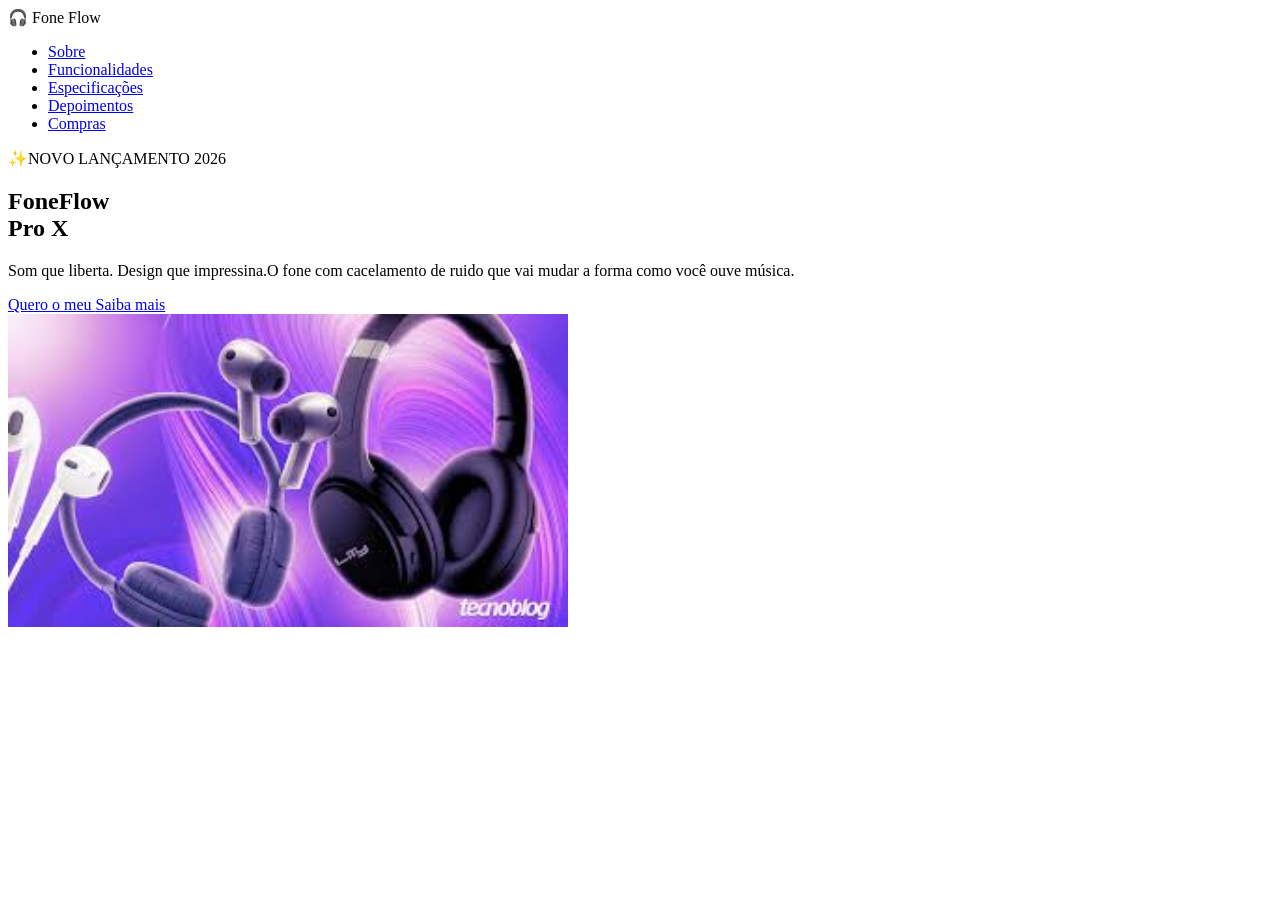
==== index.html @ 226f5a30 "comite inicial" ====
<!DOCTYPE html>
<html>
    <head>
        <title> Fone Flow </title>
    </head>
    <body>
        <header>
            <nav>
                <span>🎧 Fone Flow</span>
                <!--- lista desordenada-->
                <ul>
                    <li>
                        <a href="#Sobre">Sobre</a>
                    </li>
                    <li>
                        <a href="#Funcionalidades">Funcionalidades</a>
                    </li>
                    <li>
                        <a href="#especificacoes">Especificações</a>
                    </li>
                    <li>
                        <a href="#depoimentos">Depoimentos</a>
                    </li>
                    <li>
                        <a href="#compras">Compras</a>
                    </li>
                </ul>
            </nav>
        </header>
        <section>
            <div>
                <div>
                    <div>
                        <span>✨NOVO LANÇAMENTO 2026</span>
                        <h1>
                            FoneFlow <br/>
                            <span>Pro X</span>
                        </h1>
                        <P> Som que liberta. Design que impressina.O fone com cacelamento de ruido que vai mudar a forma como você ouve música.</P>
                        <div>
                            <a href="#comprar">Quero o meu </a>
                            <a href="funcionalidades">Saiba mais</a>
                        </div>
                    </div>
                    <div>
                        <img 
                        src="[data-uri]" 
                        alt=""
                        width="560"/>
                    </div>
                </div>
            </div>
        </section>

    </body>
</html>
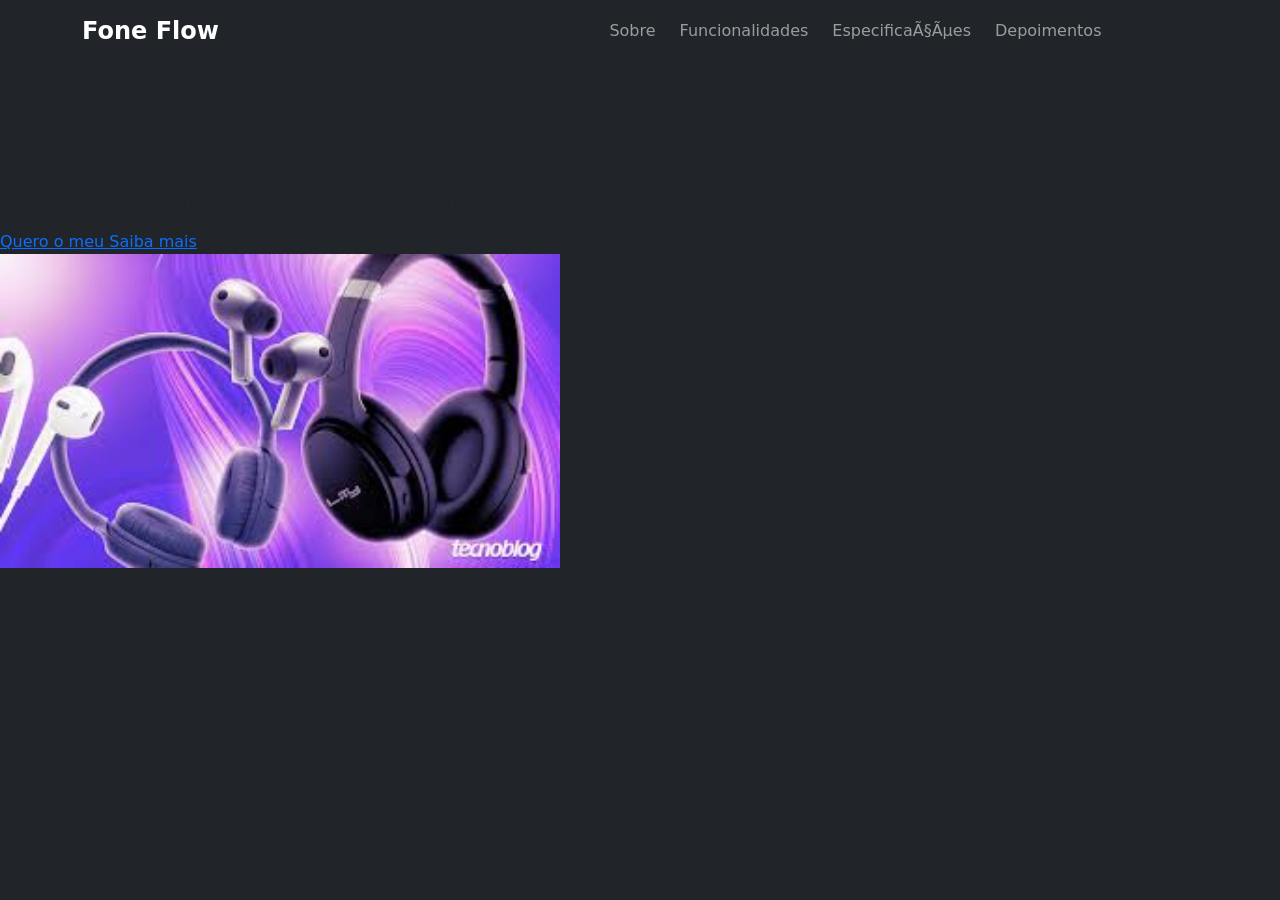
==== commit f6abcf21: "Add files via upload" ====
--- a/index.html
+++ b/index.html
@@ -2,32 +2,37 @@
 <html>
     <head>
         <title> Fone Flow </title>
+        <link href="https://cdn.jsdelivr.net/npm/bootstrap@5.3.8/dist/css/bootstrap.min.css" rel="stylesheet" integrity="sha384-sRIl4kxILFvY47J16cr9ZwB07vP4J8+LH7qKQnuqkuIAvNWLzeN8tE5YBujZqJLB" crossorigin="anonymous">
     </head>
-    <body>
+    <body class="bg-dark">
         <header>
-            <nav>
-                <span>🎧 Fone Flow</span>
-                <!--- lista desordenada-->
-                <ul>
-                    <li>
-                        <a href="#Sobre">Sobre</a>
-                    </li>
-                    <li>
-                        <a href="#Funcionalidades">Funcionalidades</a>
-                    </li>
-                    <li>
-                        <a href="#especificacoes">Especificações</a>
-                    </li>
-                    <li>
-                        <a href="#depoimentos">Depoimentos</a>
-                    </li>
-                    <li>
-                        <a href="#compras">Compras</a>
-                    </li>
-                </ul>
-            </nav>
+            <nav class="navbar navbar-expand-lg navbar-dark">
+                <div class="container">
+                    <a href="#"class="navbar-brand fw-bold fs-4">Fone Flow</a>
+                    <!--- lista desordenada-->
+                    <div class="collapse navbar-collapse"id="menuNav">
+                        <ul class="navbar-nav ms-auto gap-2">
+                            <li class="nav-item">
+                                <a class="nav-link" href="#Sobre">Sobre</a>
+                            </li>
+                            <li class="nav-item">
+                                <a class="nav-link" href="#Funcionalidades">Funcionalidades</a>
+                            </li>
+                            <li class="nav-item">
+                                <a class="nav-link" href="#especificacoes">Especificações</a>
+                            </li>
+                            <li class="nav-item">
+                                <a class="nav-link" href="#depoimentos">Depoimentos</a>
+                            </li>
+                            <li class="nav-item">
+                                <a class="btn btn-cta btn-sm" href="#compras">Compras</a>
+                            </li>
+                        </ul>
+                    </div>
+                </div>
+                </nav>
         </header>
-        <section>
+        <section id="hero" class="d-flex alingn-items-center">
             <div>
                 <div>
                     <div>
@@ -36,7 +41,7 @@
                             FoneFlow <br/>
                             <span>Pro X</span>
                         </h1>
-                        <P> Som que liberta. Design que impressina.O fone com cacelamento de ruido que vai mudar a forma como você ouve música.</P>
+                        <P> Som que liberta. Design que impressina. O fone com cancelamento de ruido que vai mudar a forma como você ouve música.</P>
                         <div>
                             <a href="#comprar">Quero o meu </a>
                             <a href="funcionalidades">Saiba mais</a>
@@ -51,6 +56,44 @@
                 </div>
             </div>
         </section>
+        <SEction id="sobre">
+            <div>
+                <div>
+                    <div>
+                        <img src="https://th.bing.com/th?q=Fone+De+Ouvido+Fundo+Preto&w=120&h=120&c=1&rs=1&qlt=70&o=7&cb=1&pid=InlineBlock&rm=3&mkt=pt-BR&cc=BR&setlang=pt-br&adlt=moderate&t=1&mw=247"
+                         alt="">
+                    </div>
+                    <div>
+                        <span>Sobre o produto</span>
+                        <h2>O que e o FoneFlow Pro X?</h2>
+                        <P>
+                           Lorem ipsum, dolor sit amet consectetur adipisicing elit. Iure pariatur at error minus excepturi, 
+                           aut, esse labore earum nemo odio doloremque nobis ipsa dicta vitae id, dignissimos obcaecati culpa non.
+                        </P>
+                        <P>
+                            Lorem ipsum dolor sit amet consectetur, adipisicing elit. Veniam sequi delectus perspiciatis
+                             corrupti atque fuga dolorum voluptates explicabo, illo iusto maxime dignissimos autem vel dolore quis architecto porro eligendi exercitationem?
+                        </P>
+                        <div>
+                            <div>
+                                <span>40h</span>
+                                <small>de bateria</small>
+                            </div>
+                            <div>
+                                <span>35dB</span>
+                                <small>redução de ruido</small>
+                            </div>
+                            <div>
+                                <span>255g</span>
+                                <small>peso leve</small>
+                            </div>
+                        </div>
 
+                    </div>
+                </div>
+            </div>
+        </SEction>
+    <script src="https://cdn.jsdelivr.net/npm/bootstrap@5.3.8/dist/js/bootstrap.bundle.min.js" 
+    integrity="sha384-FKyoEForCGlyvwx9Hj09JcYn3nv7wiPVlz7YYwJrWVcXK/BmnVDxM+D2scQbITxI" crossorigin="anonymous"></script>
     </body>
 </html>
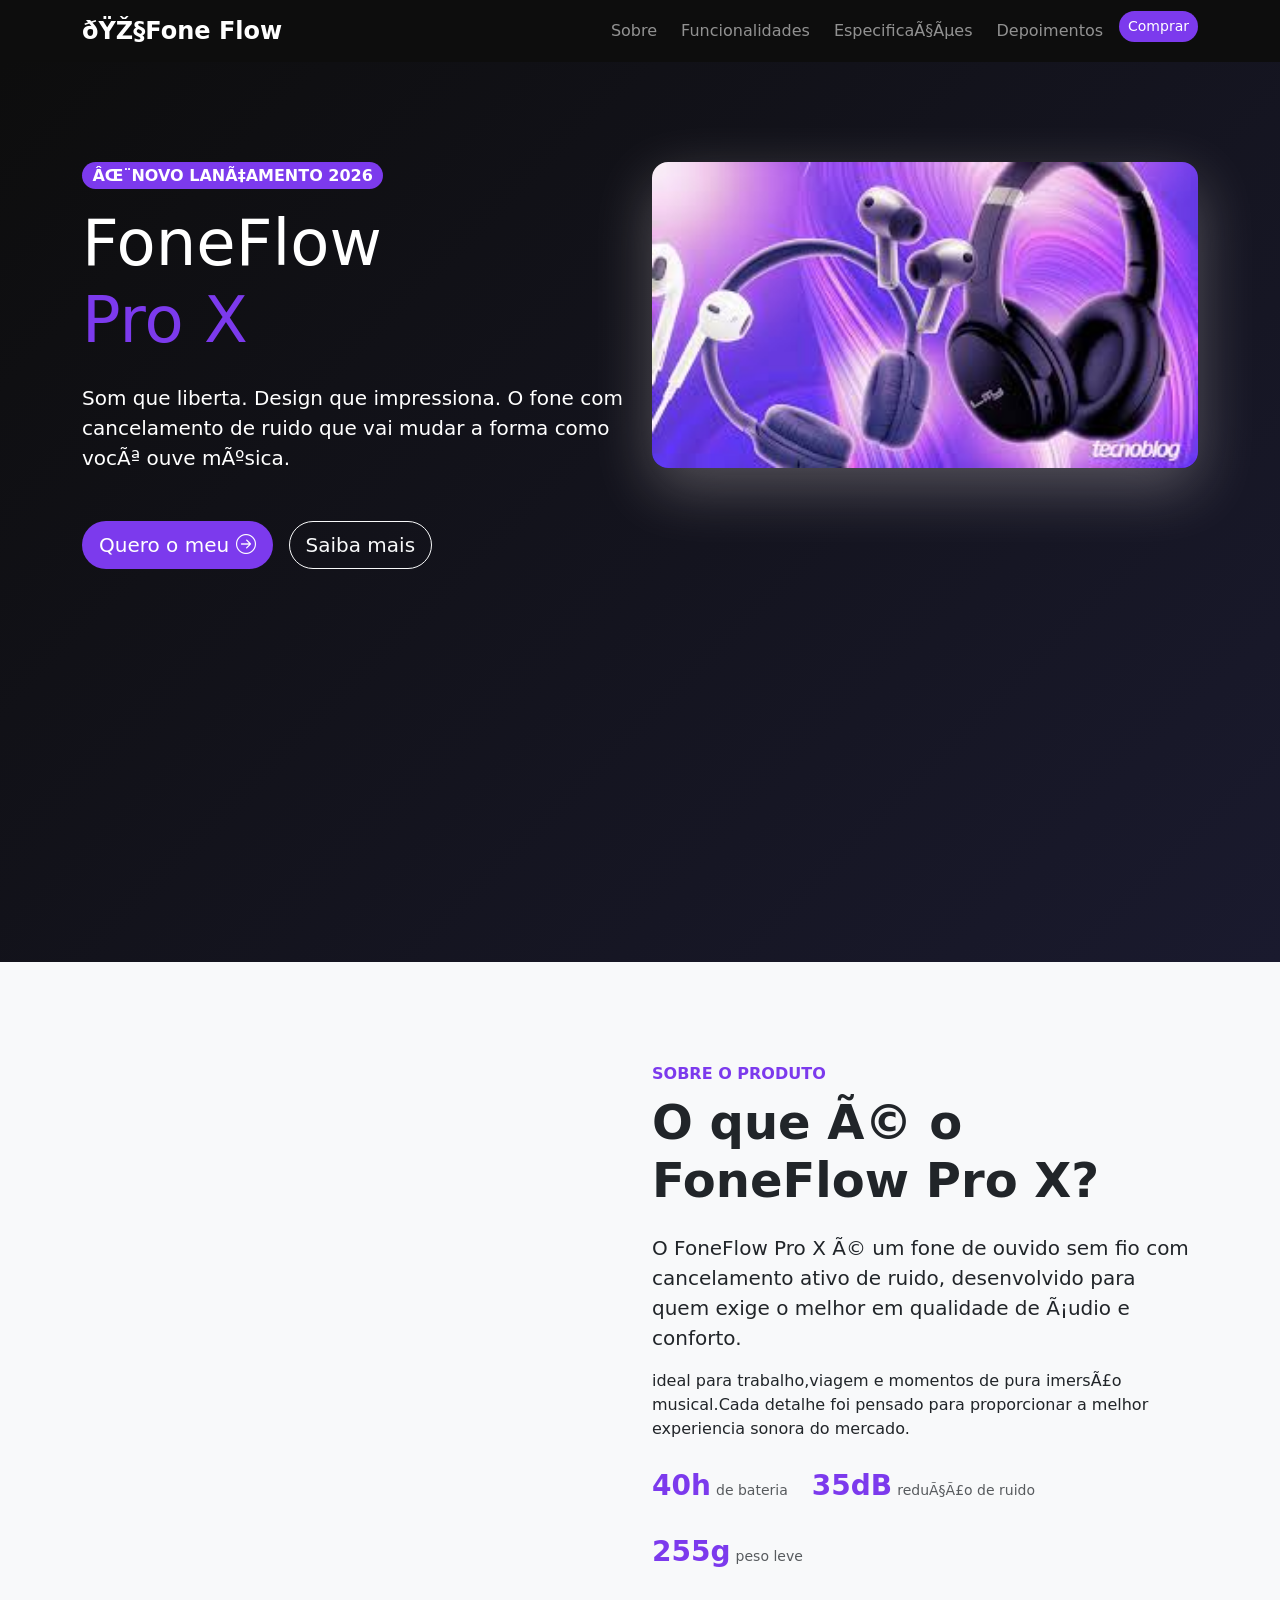
==== commit c14e9941: "aula 06 04 26" ====
--- a/index.html
+++ b/index.html
@@ -2,13 +2,15 @@
 <html>
     <head>
         <title> Fone Flow </title>
+        <link href="style.css" rel="stylesheet" />
         <link href="https://cdn.jsdelivr.net/npm/bootstrap@5.3.8/dist/css/bootstrap.min.css" rel="stylesheet" integrity="sha384-sRIl4kxILFvY47J16cr9ZwB07vP4J8+LH7qKQnuqkuIAvNWLzeN8tE5YBujZqJLB" crossorigin="anonymous">
+        <link rel="stylesheet" href="https://cdn.jsdelivr.net/npm/bootstrap-icons@1.13.1/font/bootstrap-icons.min.css">
     </head>
-    <body class="bg-dark">
+    <body>
         <header>
             <nav class="navbar navbar-expand-lg navbar-dark">
                 <div class="container">
-                    <a href="#"class="navbar-brand fw-bold fs-4">Fone Flow</a>
+                    <a href="#"class="navbar-brand fw-bold fs-4">🎧Fone Flow</a>
                     <!--- lista desordenada-->
                     <div class="collapse navbar-collapse"id="menuNav">
                         <ul class="navbar-nav ms-auto gap-2">
@@ -25,7 +27,7 @@
                                 <a class="nav-link" href="#depoimentos">Depoimentos</a>
                             </li>
                             <li class="nav-item">
-                                <a class="btn btn-cta btn-sm" href="#compras">Compras</a>
+                                <a class="btn btn-cta btn-sm comprar" href="#compras">Comprar</a>
                             </li>
                         </ul>
                     </div>
@@ -33,22 +35,23 @@
                 </nav>
         </header>
         <section id="hero" class="d-flex alingn-items-center">
-            <div>
-                <div>
-                    <div>
-                        <span>✨NOVO LANÇAMENTO 2026</span>
-                        <h1>
+            <div class="container">
+                <div class="row alingn-items-center gy-5">
+                    <div class="col-lg-6 text-center text-lg-start">
+                        <span class="badge badge-lancamento mb-3 text-uppercase fw-bold">✨NOVO LANÇAMENTO 2026</span>
+                        <h1 class="display-3 fw-black mb-4 hero-titulo">
                             FoneFlow <br/>
-                            <span>Pro X</span>
+                            <span class="hero-titulo-destaque">Pro X</span>
                         </h1>
-                        <P> Som que liberta. Design que impressina. O fone com cancelamento de ruido que vai mudar a forma como você ouve música.</P>
-                        <div>
-                            <a href="#comprar">Quero o meu </a>
-                            <a href="funcionalidades">Saiba mais</a>
+                        <P class="lead mb-5 hero-subtitulo"> 
+                            Som que liberta. Design que impressiona. O fone com cancelamento de ruido que vai mudar a forma como você ouve música.</P>
+                        <div class="d-flex gap-3 justify-content-center justify-content-lg-start flex-wrap">
+                            <a href="#comprar" class="btn btn-cta btn-lg btn-quero-meu">Quero o meu <i class="bi bi-arrow-right-circle"></i> </a>
+                            <a href="funcionalidades" class="btn btn-outline-light btn-lg btn-outline-hero">Saiba mais</a>
                         </div>
                     </div>
-                    <div>
-                        <img 
+                    <div class="col-6 text-center">
+                        <img class="img-fluid product-img"
                         src="[data-uri]" 
                         alt=""
                         width="560"/>
@@ -57,35 +60,36 @@
             </div>
         </section>
         <SEction id="sobre">
-            <div>
-                <div>
-                    <div>
-                        <img src="https://th.bing.com/th?q=Fone+De+Ouvido+Fundo+Preto&w=120&h=120&c=1&rs=1&qlt=70&o=7&cb=1&pid=InlineBlock&rm=3&mkt=pt-BR&cc=BR&setlang=pt-br&adlt=moderate&t=1&mw=247"
-                         alt="">
+            <div class="container">
+                <div class="row alingn-items-center gy-5">
+                    <div class="col-lg-6 text-center">
+                        <img class="img-fluid product-img"
+                        src="https://b2bleonorashop.vtexassets.com/arquivos/ids/161693/71814---Produto.png?v=638199495191800000"
+                         alt="" width="400px">
                     </div>
-                    <div>
-                        <span>Sobre o produto</span>
-                        <h2>O que e o FoneFlow Pro X?</h2>
-                        <P>
-                           Lorem ipsum, dolor sit amet consectetur adipisicing elit. Iure pariatur at error minus excepturi, 
-                           aut, esse labore earum nemo odio doloremque nobis ipsa dicta vitae id, dignissimos obcaecati culpa non.
+                    <div class="col-lg-6">
+                        <span class="text-uppercase fw-bold secao-label">Sobre o produto</span>
+                        <h2 class="display-5 fw-bold mt-2 mb-4">O que é o FoneFlow Pro X?</h2>
+                        <P class="lead tex-muted">
+                           O FoneFlow Pro X é um fone de ouvido sem fio com cancelamento ativo de ruido,
+                           desenvolvido para quem exige o melhor em qualidade de áudio e conforto.
                         </P>
-                        <P>
-                            Lorem ipsum dolor sit amet consectetur, adipisicing elit. Veniam sequi delectus perspiciatis
-                             corrupti atque fuga dolorum voluptates explicabo, illo iusto maxime dignissimos autem vel dolore quis architecto porro eligendi exercitationem?
+                        <P class="tex-muted">
+                            ideal para trabalho,viagem e momentos de pura imersão musical.Cada detalhe foi pensado para 
+                            proporcionar a melhor experiencia sonora do mercado.
                         </P>
-                        <div>
-                            <div>
-                                <span>40h</span>
-                                <small>de bateria</small>
+                        <div class="d-flex gap-4 mt-4 flex-wrap">
+                            <div class="text-center">
+                                <span class="fw-bold fs-3 stat-valor">40h</span>
+                                <small class="text-muted">de bateria</small>
                             </div>
-                            <div>
-                                <span>35dB</span>
-                                <small>redução de ruido</small>
+                            <div class="text-center">
+                                <span class="fw-bold fs-3 stat-valor">35dB</span>
+                                <small class="text-muted">redução de ruido</small>
                             </div>
-                            <div>
-                                <span>255g</span>
-                                <small>peso leve</small>
+                            <div class="text-center">
+                                <span class="fw-bold fs-3 stat-valor">255g</span>
+                                <small class="text-muted">peso leve</small>
                             </div>
                         </div>
 
--- a/style.css
+++ b/style.css
@@ -0,0 +1,62 @@
+:root {
+    --cor-primaria: #7c3aed;
+    --cor-fundo-escuro: #0d0d0d;
+    --cor-fundo-medio: #1a1a2e;
+    --cor-fundo-claro: #f8f9fa;
+}
+
+html {
+    scroll-behavior: smooth;
+}
+
+section {
+    padding: 100px 0;
+}
+
+.navbar {
+    background-color: var(--cor-fundo-escuro);
+}
+#hero {
+    background: linear-gradient(135deg, var(--cor-fundo-escuro),50%, var(--cor-fundo-medio));
+    min-height: 100vh;
+    color: #fff;
+}
+.badge-lancamento {
+    background-color: var(--cor-primaria);
+    font-size: 1rem !important;
+    padding: 0.5rem 1rem;
+    border-radius: 50px !important;
+}
+
+.hero-titulo-destaque{
+ color: var(--cor-primaria)
+}
+.product-img{
+    border-radius: 1rem;
+    box-shadow: 0 20px 60px rgba(235, 225, 225, 0.3);
+}
+.btn-outline-hero {
+    border-radius: 50px !important;
+}
+.comprar {
+    background-color: var(--cor-primaria) !important;
+    border-radius: 50px !important;
+    color: #fff !important;
+}
+.btn-quero-meu {
+    background-color: var(--cor-primaria) !important;
+    border-radius: 50px !important;
+    color: #fff !important;
+}
+
+#sobre {
+    background-color: var(--cor-fundo-claro);
+}
+.secao-label{
+    color: var(--cor-primaria);
+    font-size: 1rem;
+}
+
+.stat-valor {
+    color: var(--cor-primaria);
+}
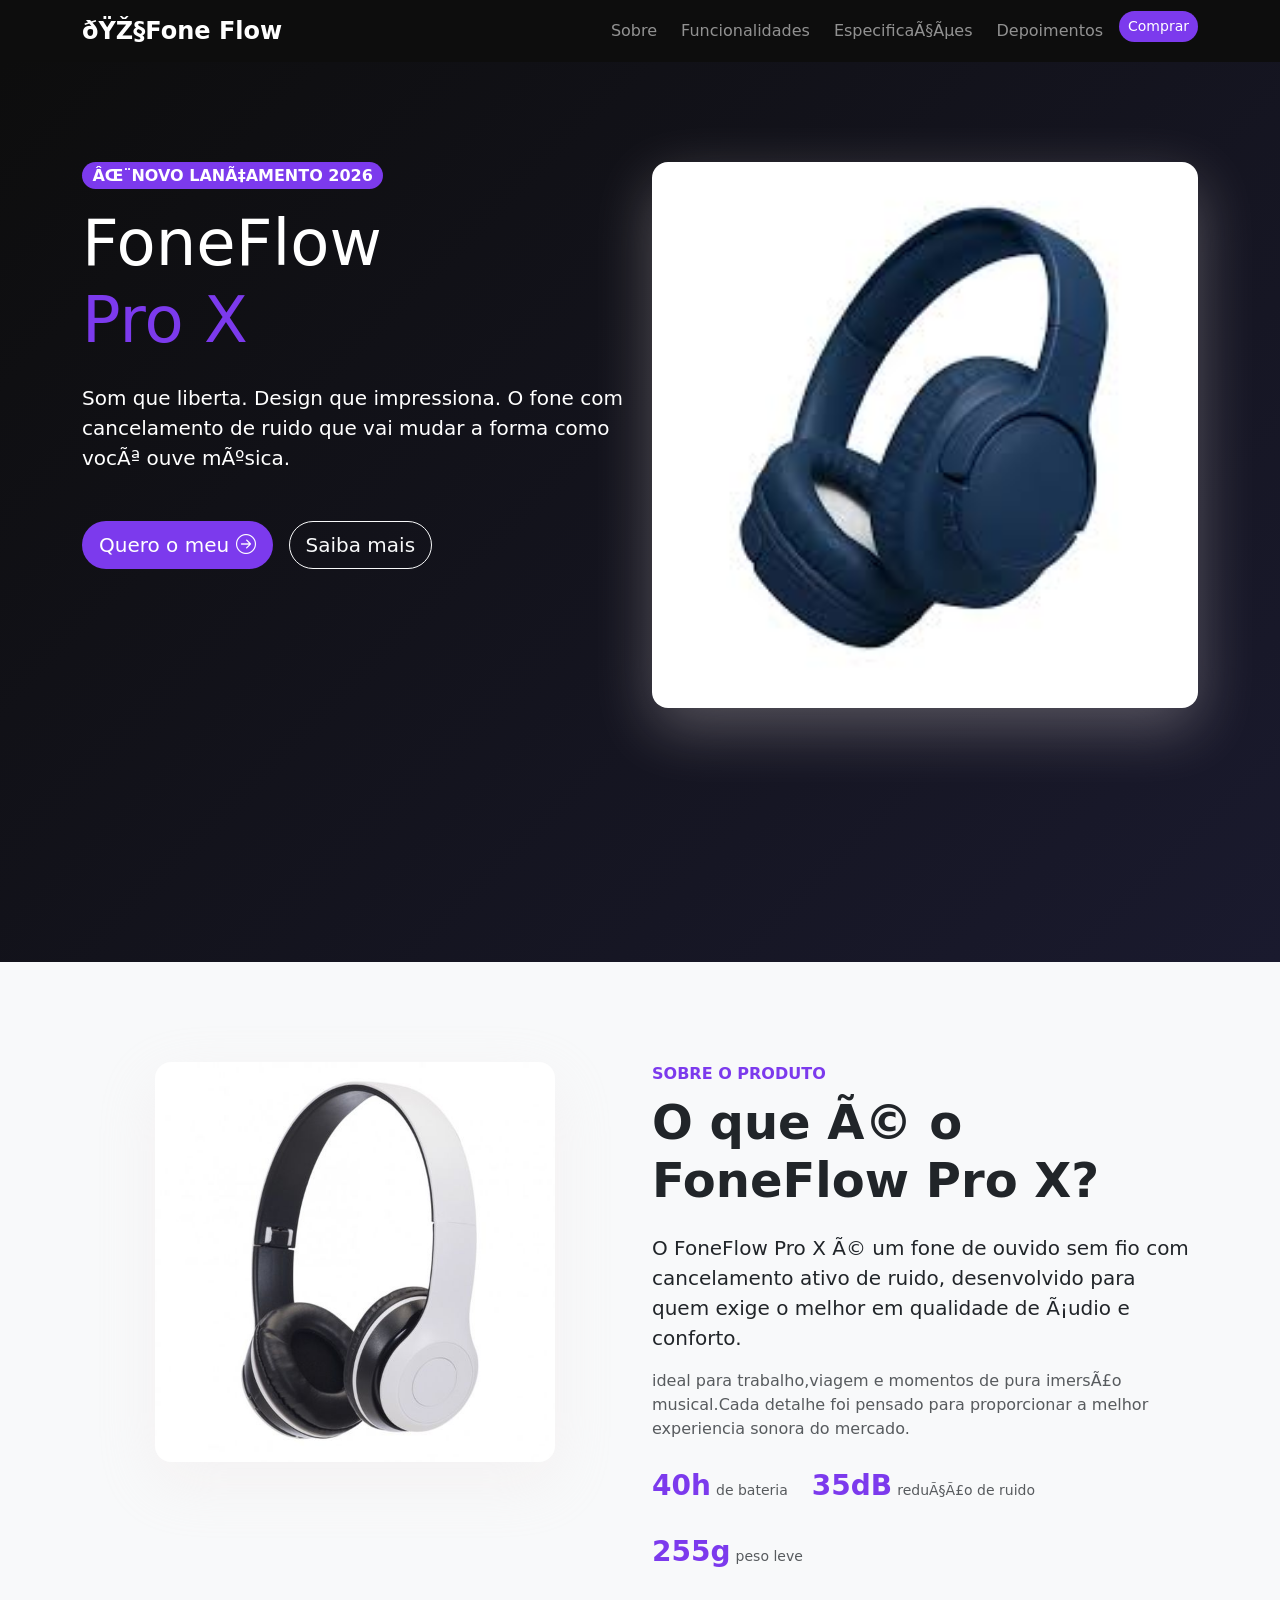
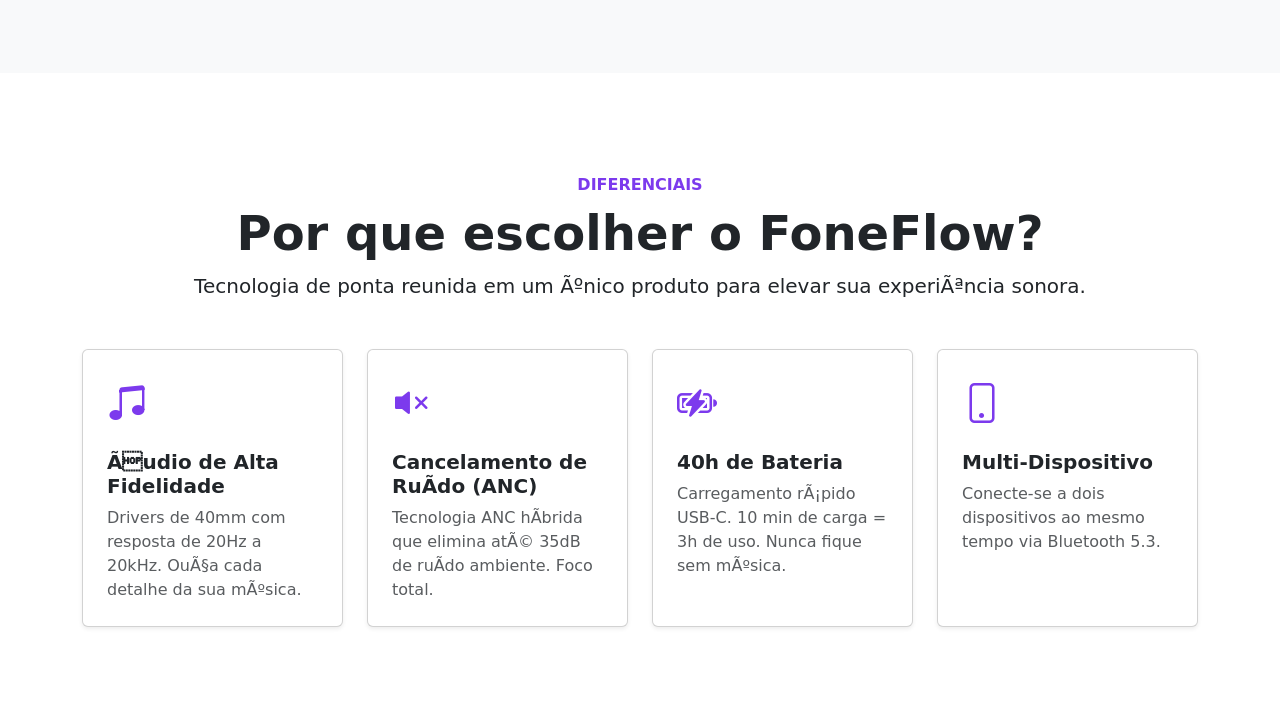
==== commit 8bef2a55: "aula 13 04 26" ====
--- a/index.html
+++ b/index.html
@@ -15,10 +15,10 @@
                     <div class="collapse navbar-collapse"id="menuNav">
                         <ul class="navbar-nav ms-auto gap-2">
                             <li class="nav-item">
-                                <a class="nav-link" href="#Sobre">Sobre</a>
+                                <a class="nav-link" href="#sobre">Sobre</a>
                             </li>
                             <li class="nav-item">
-                                <a class="nav-link" href="#Funcionalidades">Funcionalidades</a>
+                                <a class="nav-link" href="#funcionalidades">Funcionalidades</a>
                             </li>
                             <li class="nav-item">
                                 <a class="nav-link" href="#especificacoes">Especificações</a>
@@ -52,19 +52,19 @@
                     </div>
                     <div class="col-6 text-center">
                         <img class="img-fluid product-img"
-                        src="[data-uri]" 
+                        src="./img/fone 1.jpg"
                         alt=""
                         width="560"/>
                     </div>
                 </div>
             </div>
         </section>
-        <SEction id="sobre">
+        <section id="sobre">
             <div class="container">
                 <div class="row alingn-items-center gy-5">
                     <div class="col-lg-6 text-center">
                         <img class="img-fluid product-img"
-                        src="https://b2bleonorashop.vtexassets.com/arquivos/ids/161693/71814---Produto.png?v=638199495191800000"
+                        src="./img/fone 2.jpg"
                          alt="" width="400px">
                     </div>
                     <div class="col-lg-6">
@@ -74,7 +74,7 @@
                            O FoneFlow Pro X é um fone de ouvido sem fio com cancelamento ativo de ruido,
                            desenvolvido para quem exige o melhor em qualidade de áudio e conforto.
                         </P>
-                        <P class="tex-muted">
+                        <P class="text-muted">
                             ideal para trabalho,viagem e momentos de pura imersão musical.Cada detalhe foi pensado para 
                             proporcionar a melhor experiencia sonora do mercado.
                         </P>
@@ -97,6 +97,54 @@
                 </div>
             </div>
         </SEction>
+        <section id="funcionalidades">
+            <div class="container">
+                <div class="text-center mb-5">
+                    <span class="fw-bold secao-label">DIFERENCIAIS</span>
+                    <H2 class="display-5 fw-bold mt-2"> Por que escolher o FoneFlow?</H2>
+                    <p class="lead tex-muted mx-auto texto-descricao">Tecnologia de ponta reunida em um único produto para elevar sua experiência sonora.</p>
+                </div>
+                <div class="row gy-4">
+                    <div class="col-sm-6 col-xl-3">
+                        <div class="card feature-card p-4 h-100 shadow-sm">
+                            <div class="feature-icon mb-3">
+                                <i class="bi bi-music-note-beamed"></i>
+                            </div>
+                            <h5 class="fw-bold"> Áudio de Alta Fidelidade</h5>
+                            <p class="text-muted mb-0">Drivers de 40mm com resposta de 20Hz a 20kHz. Ouça cada detalhe da sua música.</p>
+                        </div>
+                    </div>
+                    <div class="col-sm-6 col-xl-3">
+                        <div class="card feature-card p-4 h-100 shadow-sm">
+                            <div class="feature-icon mb-3">
+                                <i class="bi bi-volume-mute-fill"></i>
+                            </div>
+                            <h5 class="fw-bold">Cancelamento de Ruído (ANC)</h5>
+                            <p class="text-muted mb-0">Tecnologia ANC híbrida que elimina até 35dB de ruído ambiente. Foco total.</p>
+                        </div>
+                    </div>
+                    <div class="col-sm-6 col-xl-3">
+                        <div class="card feature-card p-4 h-100 shadow-sm">
+                            <div class="feature-icon mb-3">
+                                <i class="bi bi-battery-charging"></i>
+                            </div>
+                            <h5 class="fw-bold">40h de Bateria</h5>
+                            <p class="text-muted mb-0">Carregamento rápido USB-C. 10 min de carga = 3h de uso. Nunca fique sem música.</p>
+                        </div>
+                    </div>
+                    <div class="col-sm-6 col-xl-3">
+                        <div class="card feature-card p-4 h-100 shadow-sm">
+                            <div class="feature-icon mb-3">
+                                <i class="bi bi-phone"></i>
+                            </div>
+                            <h5 class="fw-bold">Multi-Dispositivo</h5>
+                            <p class="text-muted mb-0">Conecte-se a dois dispositivos ao mesmo tempo via Bluetooth 5.3.</p>
+                        </div>
+                    </div>
+                </div>
+            </div>
+        </section>
+
     <script src="https://cdn.jsdelivr.net/npm/bootstrap@5.3.8/dist/js/bootstrap.bundle.min.js" 
     integrity="sha384-FKyoEForCGlyvwx9Hj09JcYn3nv7wiPVlz7YYwJrWVcXK/BmnVDxM+D2scQbITxI" crossorigin="anonymous"></script>
     </body>
--- a/style.css
+++ b/style.css
@@ -59,4 +59,19 @@
 
 .stat-valor {
     color: var(--cor-primaria);
+}
+
+.feature-card {
+    border:none;
+    border-radius: 16px;
+    transition: transform 0.3s ease, box-shadow 0.3s ease;
+}
+.feature-card:hover {
+    transform: translatey(-6px);
+    box-shadow: 0 12px 32px rgba(0,0,0,0.12);
+
+}
+.feature-icon {
+    font-size: 2.5rem;
+    color: var(--cor-primaria);
 }
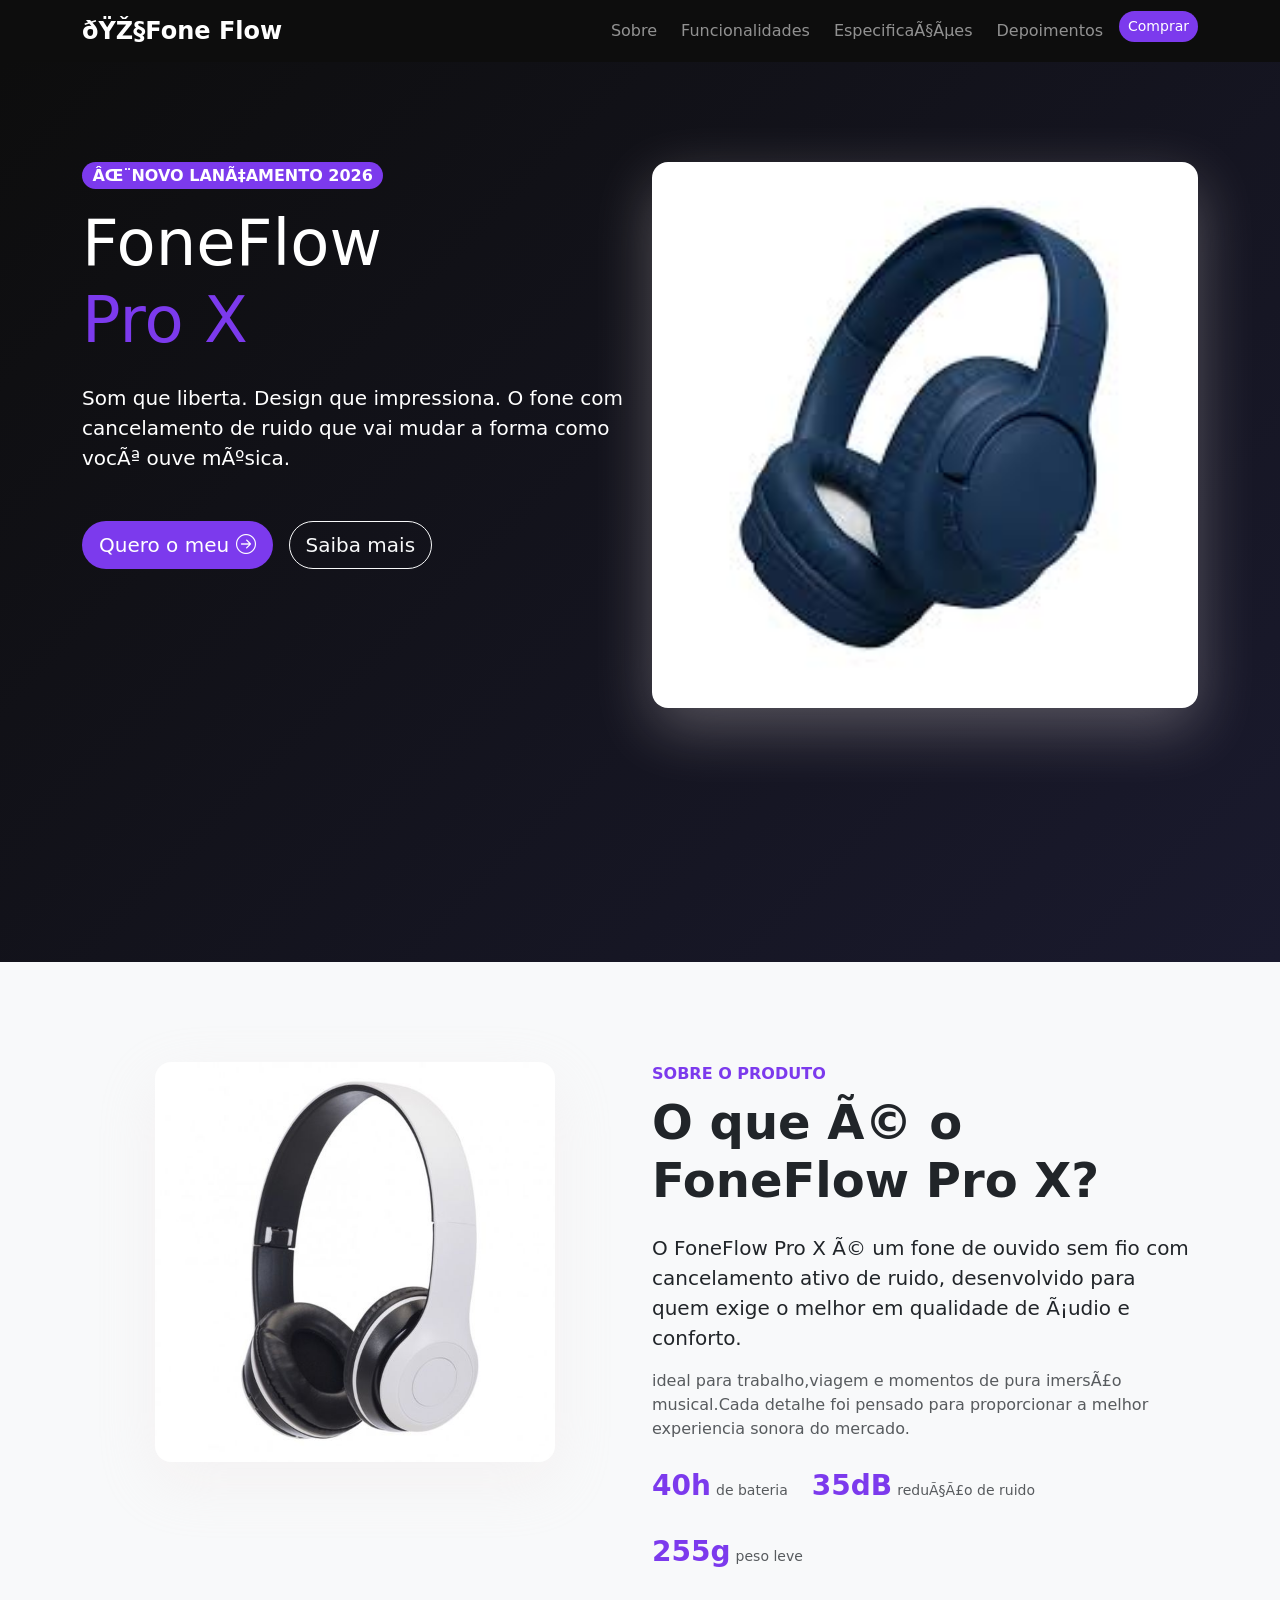
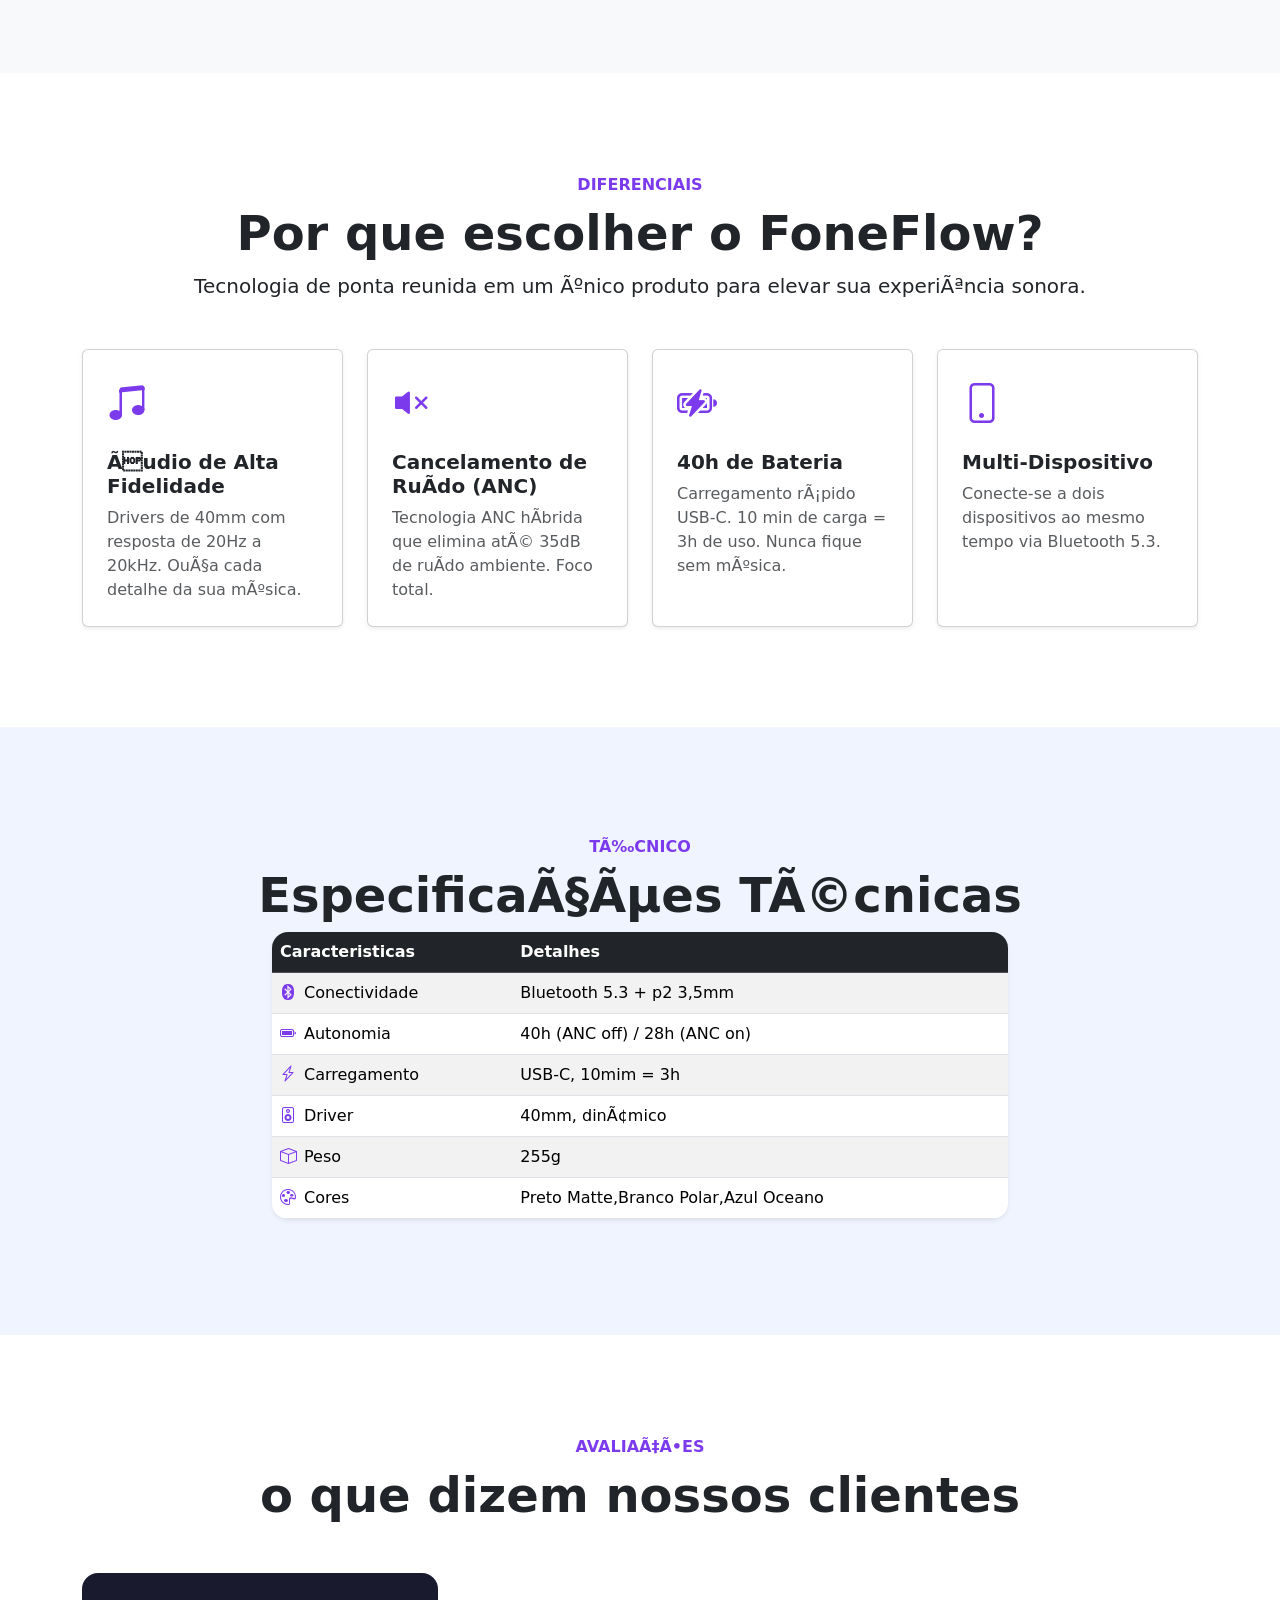
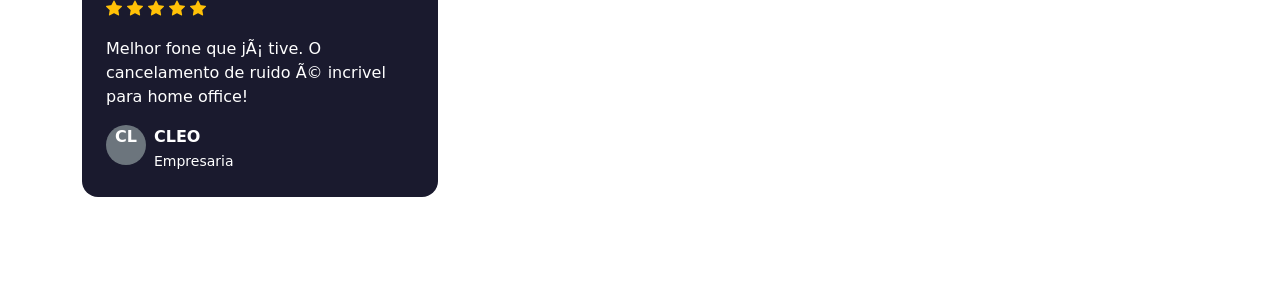
==== commit 295f23cc: "Add files via upload" ====
--- a/index.html
+++ b/index.html
@@ -144,7 +144,95 @@
                 </div>
             </div>
         </section>
+        <section id="especificacoes">
+            <div class="container">
+                <div class="text-center mt-2">
+                    <span class="fw-bold secao-label">
+                    TÉCNICO
+                    </span>
+                    <h2 class="display-5 fw-bold mt-2">
+                        Especificações Técnicas
+                    </h2>
+                </div>
+                <div class="row justify-content-center">
+                    <div class="col-lg-8">
+                        <table class="table table-striped table-hover rounded-4 overflow-hidden shadow-sm ">
+                            <thead class="table-dark">
+                                <tr>
+                                    <th>Caracteristicas</th>
+                                    <th>Detalhes</th>
+                                </tr>
+                            </thead>
+                            <tbody>
+                                <tr>
+                                    <td><i class="bi bi-bluetooth me-2 spec-icon"></i>Conectividade</td>
+                                 <td >Bluetooth 5.3 + p2 3,5mm </td>
+                                </tr>
+                                <tr>
+                                    <td><i class="bi bi-battery-full me-2 spec-icon"></i>Autonomia</td>
+                                 <td >40h (ANC off) / 28h (ANC on)</td>
+                                </tr>
+                                <tr>
+                                    <td><i class="bi bi-lightning-charge me-2 spec-icon"></i>Carregamento</td>
+                                 <td >USB-C, 10mim = 3h </td>
+                                </tr>
+                                <tr>
+                                    <td><i class="bi bi-speaker me-2 spec-icon"></i>Driver</td>
+                                 <td >40mm, dinâmico </td>
+                                </tr>
+                                <tr>
+                                    <td><i class="bi bi-box me-2 spec-icon"></i>Peso</td>
+                                 <td >255g</td>
+                                </tr>
+                                <tr>
+                                    <td><i class="bi bi-palette me-2 spec-icon"></i>Cores</td>
+                                 <td >Preto Matte,Branco Polar,Azul Oceano </td>
+                                </tr>
+                            </tbody>
+                        </table>
+                        
+                        
+                    </div>
+                </div>
 
+            </div>
+
+        </section>
+        <section id="depoimentos">
+            <div class="container">
+                <div class="text-center mb-5">
+                    <span class="fw-bold secao-label"> AVALIAÇÕES</span>
+                    <h2 class="display-5 fw-bold mt-2">
+                        o que dizem nossos clientes
+                    </h2>
+                </div>
+                <div class="row gy-4">
+                    <div class="col-md-4">
+                        <div class="depoimento-card p-4 h-100">
+                            <div class="text-warning mb-3">
+                                <i class="bi bi-star-fill"></i>
+                                <i class="bi bi-star-fill"></i>
+                                <i class="bi bi-star-fill"></i>
+                                <i class="bi bi-star-fill"></i>
+                                <i class="bi bi-star-fill"></i>
+                            </div>
+                            <p class="mb-3 depoimento-texto">
+                                Melhor fone que já tive. O cancelamento de ruido é incrivel para home office!
+                            </p>
+                            <div class="d-flex alingn-items-center gap-2">
+                                <span class="rounded-circle bg-secondary d-flex alingn-items-center justify-content-center avatar">
+                                    CL
+                                </span>
+                                <div>
+                                    <div class="fw-bold text-white"> CLEO</div>
+                                    <small class="tex-muted text-white">Empresaria</small>
+                                </div>
+                            </div>
+                        </div>
+                    </div>
+                </div>
+            </div>
+        </section>
     <script src="https://cdn.jsdelivr.net/npm/bootstrap@5.3.8/dist/js/bootstrap.bundle.min.js" 
     integrity="sha384-FKyoEForCGlyvwx9Hj09JcYn3nv7wiPVlz7YYwJrWVcXK/BmnVDxM+D2scQbITxI" crossorigin="anonymous"></script>
     </body>
--- a/style.css
+++ b/style.css
@@ -3,6 +3,7 @@
     --cor-fundo-escuro: #0d0d0d;
     --cor-fundo-medio: #1a1a2e;
     --cor-fundo-claro: #f8f9fa;
+    --cor-fundo-azul: #f0f4ff;
 }
 
 html {
@@ -74,4 +75,24 @@
 .feature-icon {
     font-size: 2.5rem;
     color: var(--cor-primaria);
+}
+
+.spec-icon {
+    color: var(--cor-primaria);
+}
+
+#especificacoes {
+    background-color: var(--cor-fundo-azul);
+}
+
+.depoimento-card {
+    background-color: var(--cor-fundo-medio);
+    border-radius: 16px;
+    color: #fff;
+}
+.avatar {
+    width: 40px;
+    height: 40px;
+    font-weight: bold;
+    color: #fff;
 }
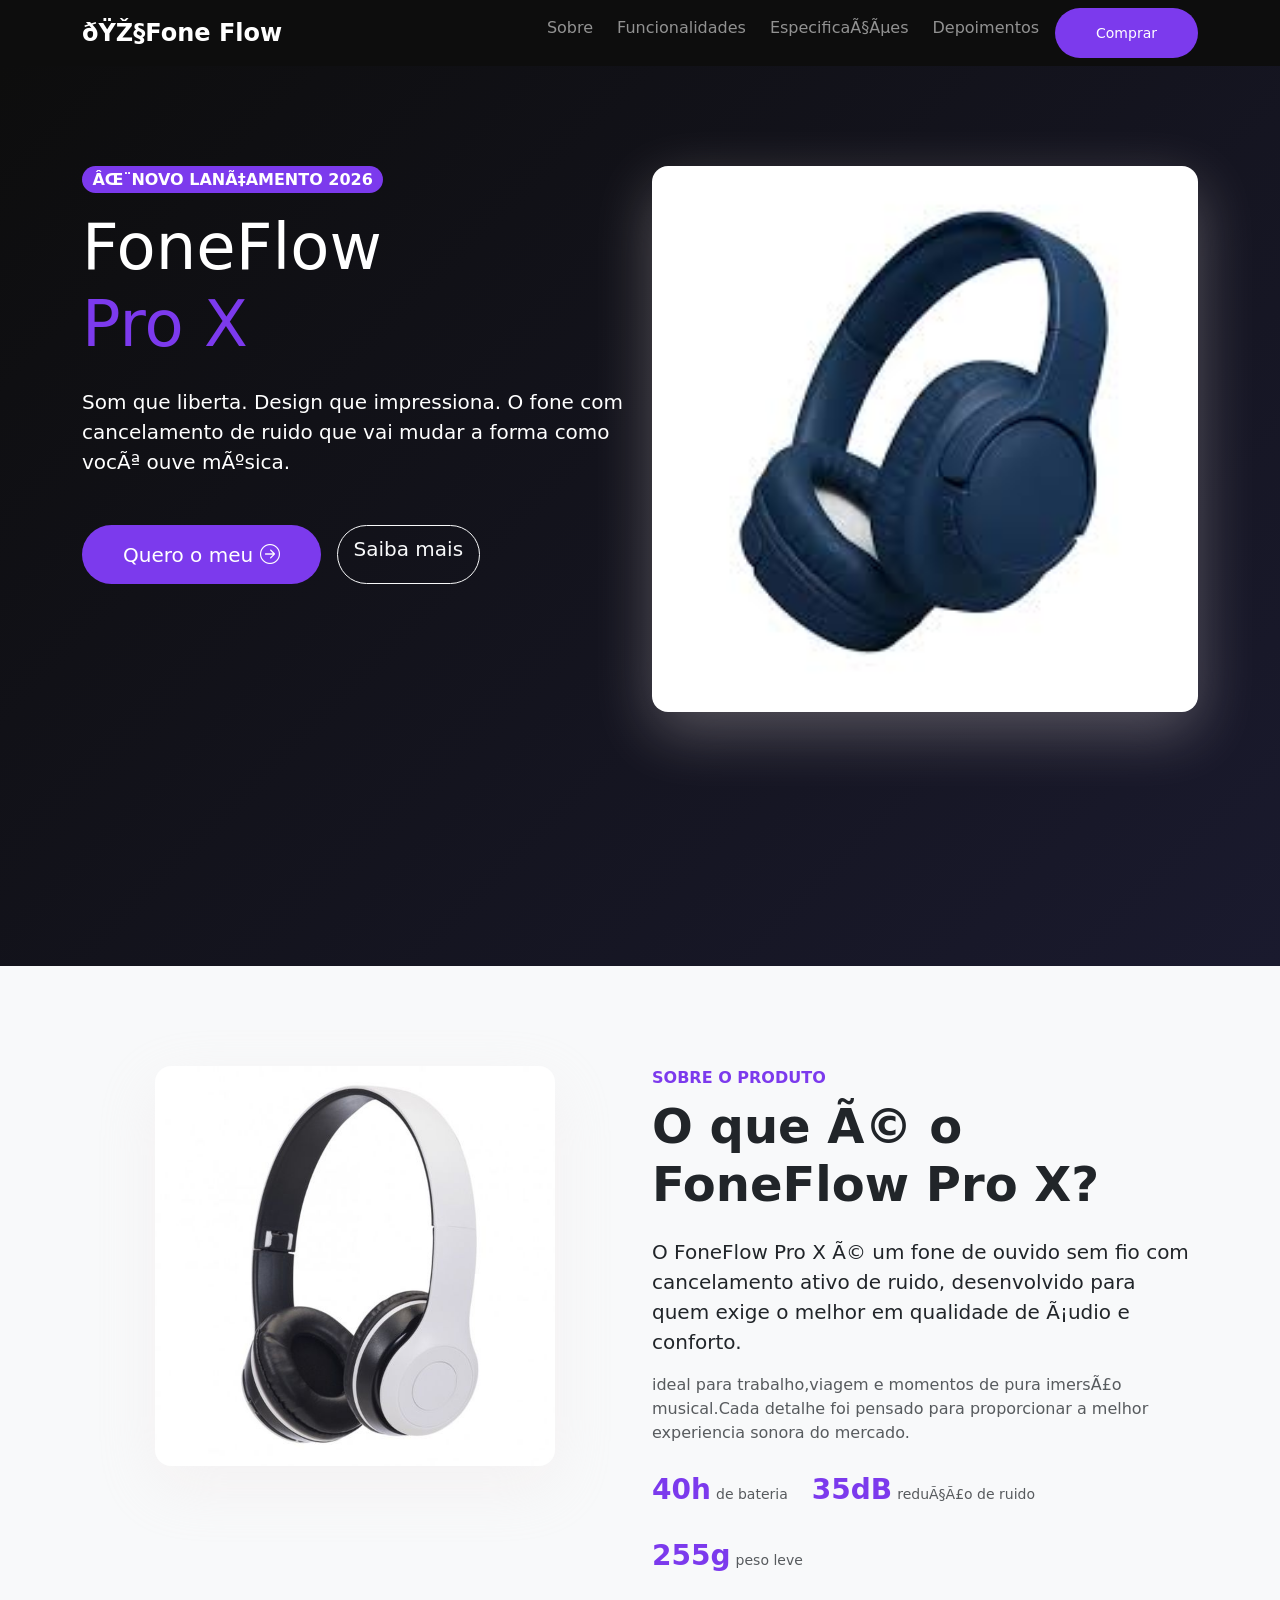
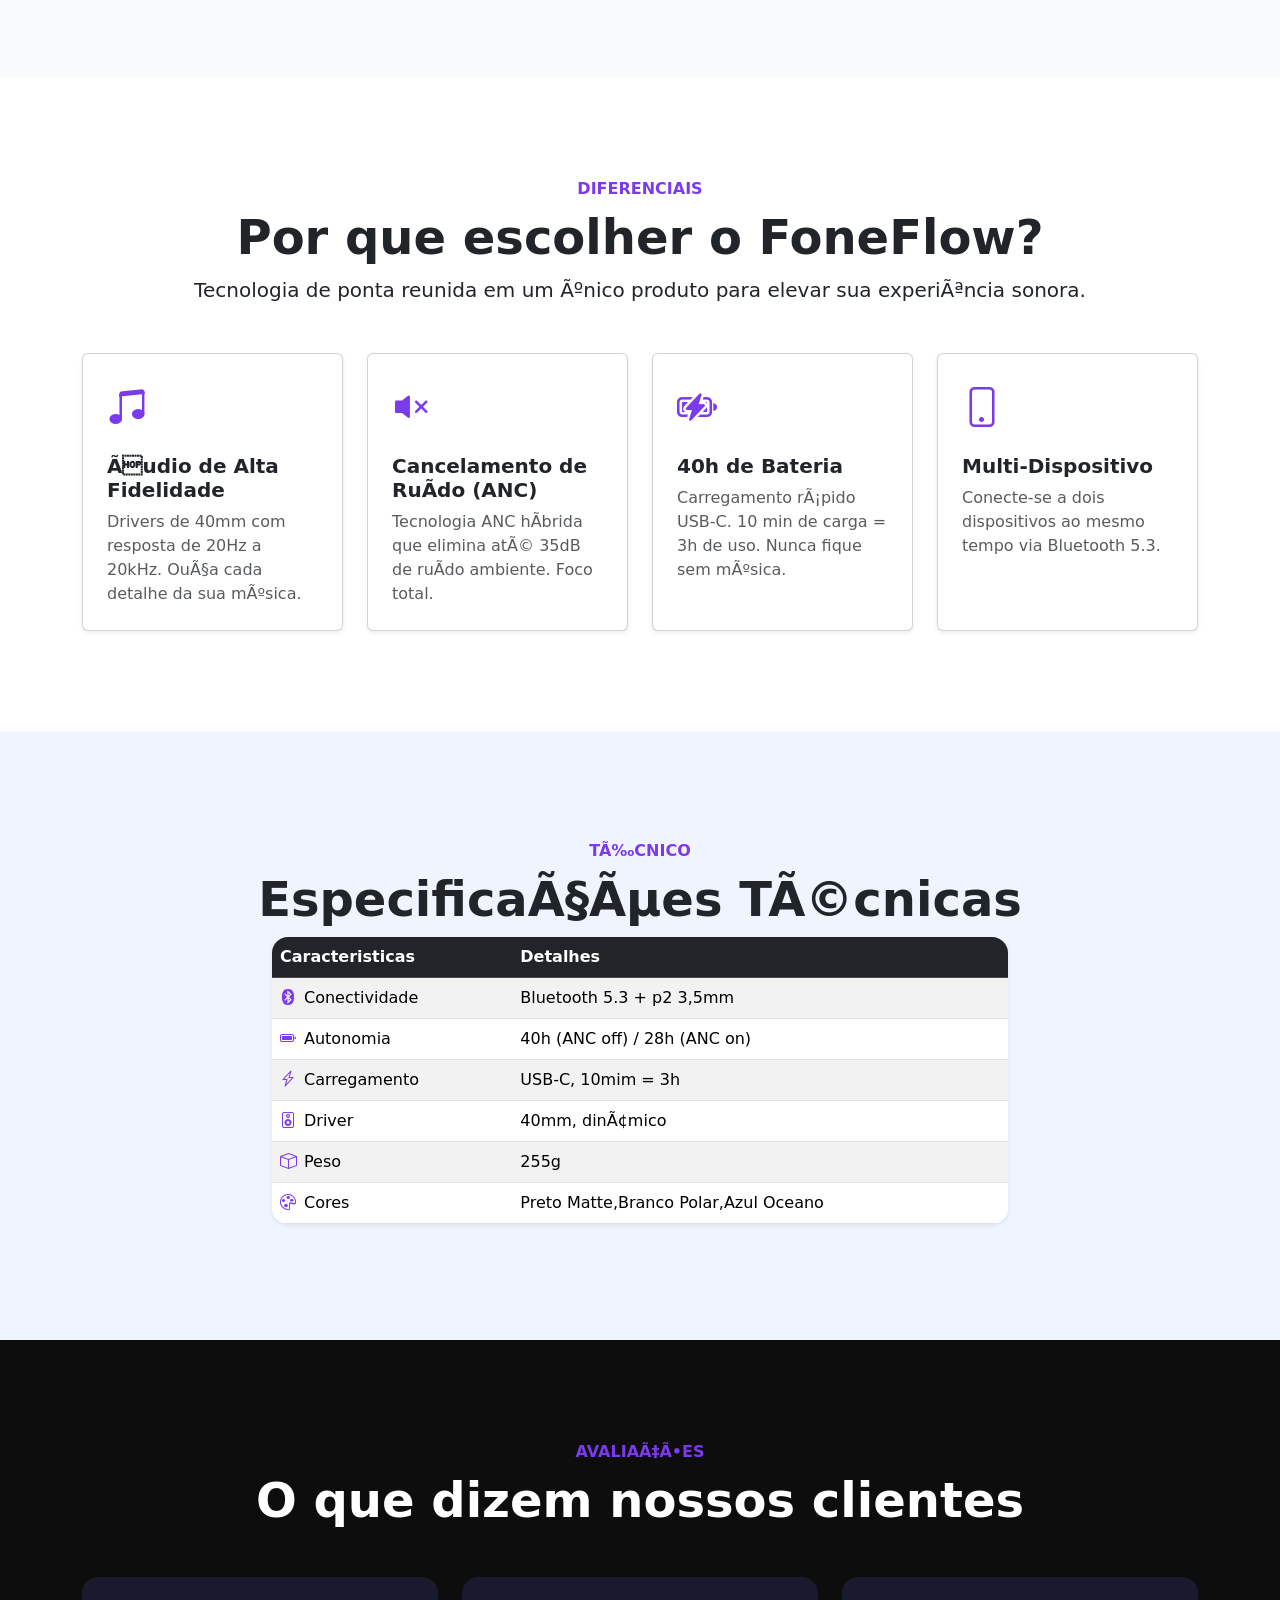
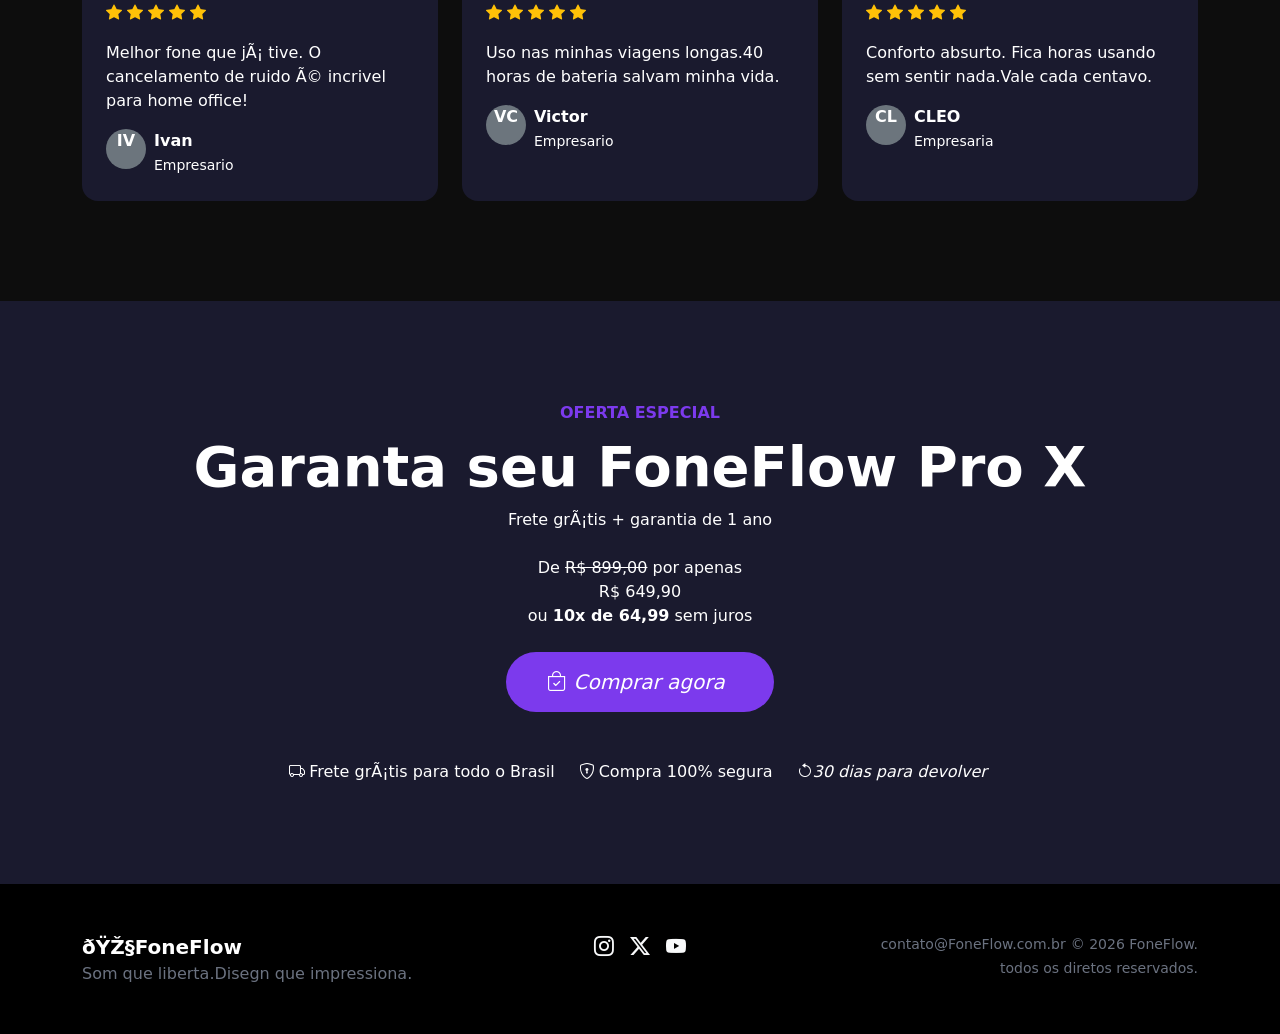
==== commit bf0066ce: "aula 04 05 2026" ====
--- a/index.html
+++ b/index.html
@@ -203,7 +203,7 @@
                 <div class="text-center mb-5">
                     <span class="fw-bold secao-label"> AVALIAÇÕES</span>
                     <h2 class="display-5 fw-bold mt-2">
-                        o que dizem nossos clientes
+                        O que dizem nossos clientes
                     </h2>
                 </div>
                 <div class="row gy-4">
@@ -218,6 +218,52 @@
                             </div>
                             <p class="mb-3 depoimento-texto">
                                 Melhor fone que já tive. O cancelamento de ruido é incrivel para home office!
+                            </p>
+                            <div class="d-flex alingn-items-center gap-2">
+                                <span class="rounded-circle bg-secondary d-flex alingn-items-center justify-content-center avatar">
+                                    IV
+                                </span>
+                                <div>
+                                    <div class="fw-bold text-white"> Ivan</div>
+                                    <small class="text-white">Empresario</small>
+                                </div>
+                            </div>
+                        </div>
+                    </div>
+                    <div class="col-md-4">
+                        <div class="depoimento-card p-4 h-100">
+                            <div class="text-warning mb-3">
+                                <i class="bi bi-star-fill"></i>
+                                <i class="bi bi-star-fill"></i>
+                                <i class="bi bi-star-fill"></i>
+                                <i class="bi bi-star-fill"></i>
+                                <i class="bi bi-star-fill"></i>
+                            </div>
+                            <p class="mb-3 depoimento-texto">
+                                Uso nas minhas viagens longas.40 horas de bateria salvam minha vida. 
+                            </p>
+                            <div class="d-flex alingn-items-center gap-2">
+                                <span class="rounded-circle bg-secondary d-flex alingn-items-center justify-content-center avatar">
+                                    VC
+                                </span>
+                                <div>
+                                    <div class="fw-bold text-white"> Victor</div>
+                                    <small class="text-white">Empresario</small>
+                                </div>
+                            </div>
+                        </div>
+                    </div>
+                    <div class="col-md-4">
+                        <div class="depoimento-card p-4 h-100">
+                            <div class="text-warning mb-3">
+                                <i class="bi bi-star-fill"></i>
+                                <i class="bi bi-star-fill"></i>
+                                <i class="bi bi-star-fill"></i>
+                                <i class="bi bi-star-fill"></i>
+                                <i class="bi bi-star-fill"></i>
+                            </div>
+                            <p class="mb-3 depoimento-texto">
+                                Conforto absurto. Fica horas usando sem sentir nada.Vale cada centavo.
                             </p>
                             <div class="d-flex alingn-items-center gap-2">
                                 <span class="rounded-circle bg-secondary d-flex alingn-items-center justify-content-center avatar">
@@ -225,7 +271,7 @@
                                 </span>
                                 <div>
                                     <div class="fw-bold text-white"> CLEO</div>
-                                    <small class="tex-muted text-white">Empresaria</small>
+                                    <small class="text-white">Empresaria</small>
                                 </div>
                             </div>
                         </div>
@@ -233,6 +279,49 @@
                 </div>
             </div>
         </section>
+        <section id="comprar">
+            <div class="container text-center">
+                <span class="fw-bold secao-label">OFERTA ESPECIAL</span>
+                <H2 class="display-4 fw-bold my-2">Garanta seu FoneFlow Pro X</H2>
+                <P class="mb-4 text-muted-escuro">Frete grátis + garantia de 1 ano</P>
+                <div class="d-inline-block mb-4">
+                    <div class="text-muted-escuro">De <s>R$ 899,00</s> por apenas</div>
+                    <div class="preco-tag"> R$ 649,90</div>
+                    <div class="text-muted-escuro">ou <strong>10x de 64,99</strong> sem juros</div>
+                </div>
+                <div class="mb-5">
+                    <a href="#" class="btn btn-cta btn-lg d-block d-sm-inline-block">
+                        <i class=" bi bi-bag-check me-2"> Comprar agora</i>
+                    </a>
+                </div>
+                <div class="d-flex justify-content-center flex-wrap gap-4 text-muted-escuro">
+                    <span> <i class="bi bi-truck me-1"></i>Frete grátis para todo o Brasil</span>
+                    <span> <i class="bi bi-shield-lock me-1"></i>Compra 100% segura</span>
+                    <span> <i class="bi bi-arrow-counterclockwise me-1">30 dias para devolver</i></span>
+                </div>
+            </div>
+        </section>
+        <footer class="bg-black text-white py-5">
+            <div class="container">
+                <div class="row gy-4 alingn-items-center">
+                    <div class="col-md-4">
+                        <div class="fw-bold fs-5">🎧FoneFlow</div>
+                        <span class="footer-muted"> Som que liberta.Disegn que impressiona.</span>
+                    </div>
+                    <div class="col-md-4 text-center">
+                        <div class="d-flex justify-content-center gap-3 fs-5">
+                            <a href="#" class="link-social"><i class="bi bi-instagram"></i></a>
+                            <a href="#" class="link-social"><i class="bi bi-twitter-x"></i></a>
+                            <a href="#" class="link-social"><i class="bi bi-youtube"></i></a>
+                        </div>
+                    </div>
+                    <div class="col-md-4 text-md-end">
+                        <small class="footer-muted">contato@FoneFlow.com.br</small>
+                        <small class="footer-muted">&copy; 2026 FoneFlow. todos os diretos reservados.</small>
+                    </div>
+                </div>
+            </div>
+        </footer>
     <script src="https://cdn.jsdelivr.net/npm/bootstrap@5.3.8/dist/js/bootstrap.bundle.min.js" 
     integrity="sha384-FKyoEForCGlyvwx9Hj09JcYn3nv7wiPVlz7YYwJrWVcXK/BmnVDxM+D2scQbITxI" crossorigin="anonymous"></script>
     </body>
--- a/style.css
+++ b/style.css
@@ -95,4 +95,30 @@
     height: 40px;
     font-weight: bold;
     color: #fff;
+}
+#depoimentos {
+    background-color: var(--cor-fundo-escuro);
+    color:#fff;
+}
+#comprar {
+    background-color: var(--cor-fundo-medio);
+    color: #fff;
+}
+
+.btn-cta {
+    background-color: var(--cor-primaria)!important;
+    color: #fff !important;
+    border: none;
+    padding: 0.85rem 2.5rem!important;
+    border-radius: 50px!important;
+}
+.link-social {
+    color: var(--cor-fundo-claro);
+    text-decoration: none;
+}
+.link-social:hover{
+    color: var(--cor-primaria);
+}
+.footer-muted {
+    color: #6b7280;
 }
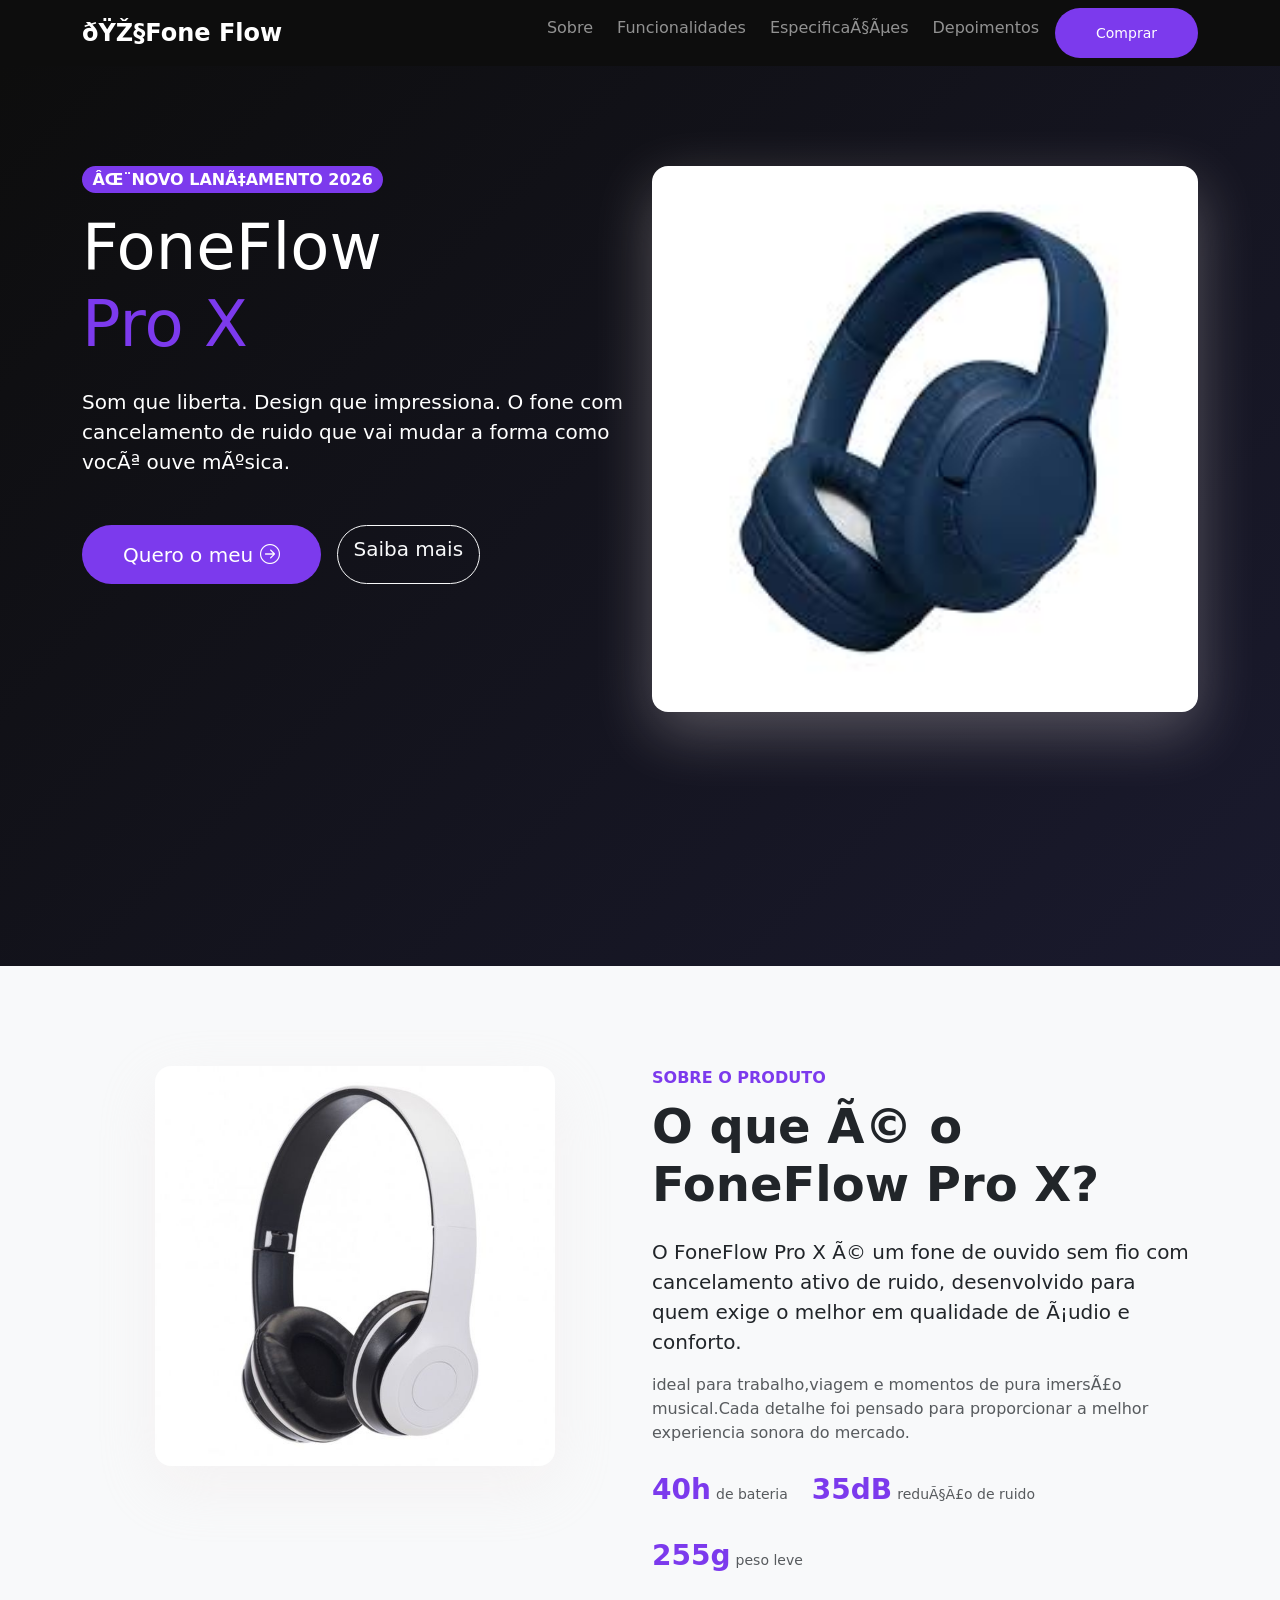
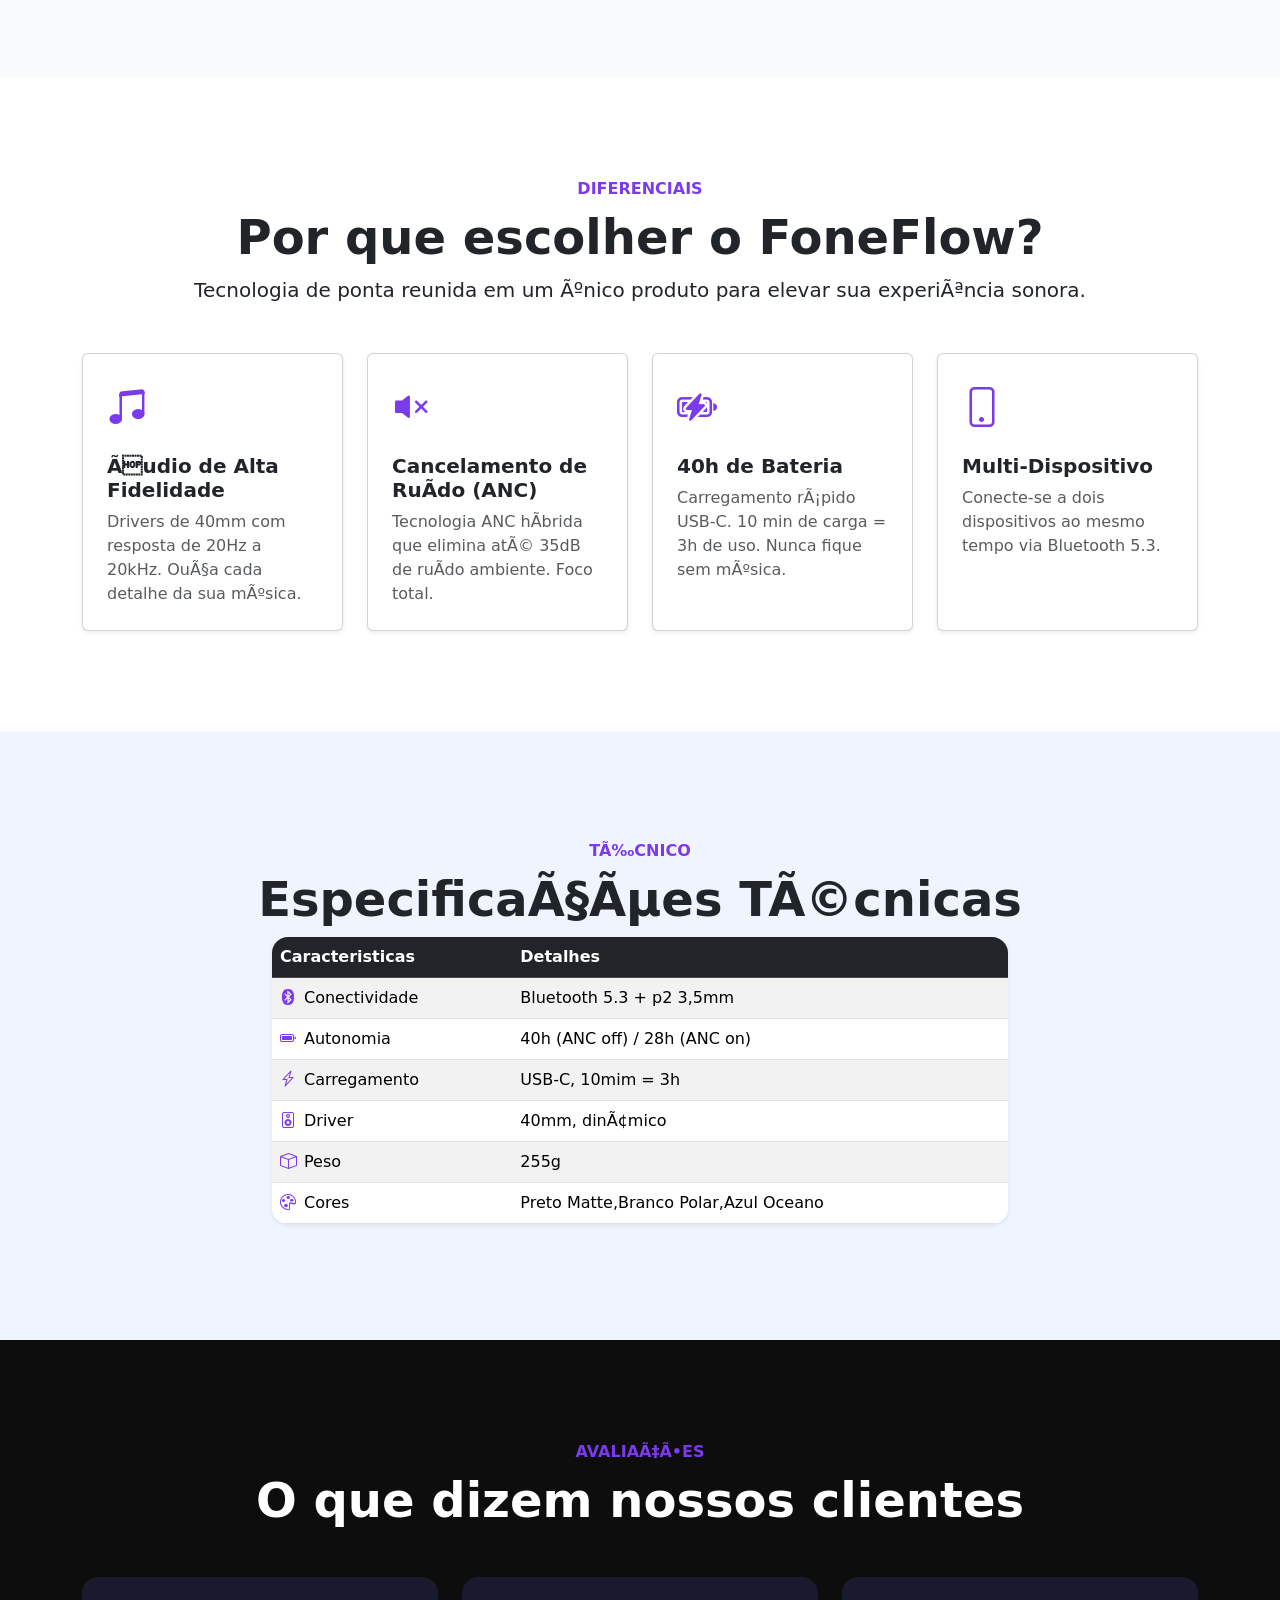
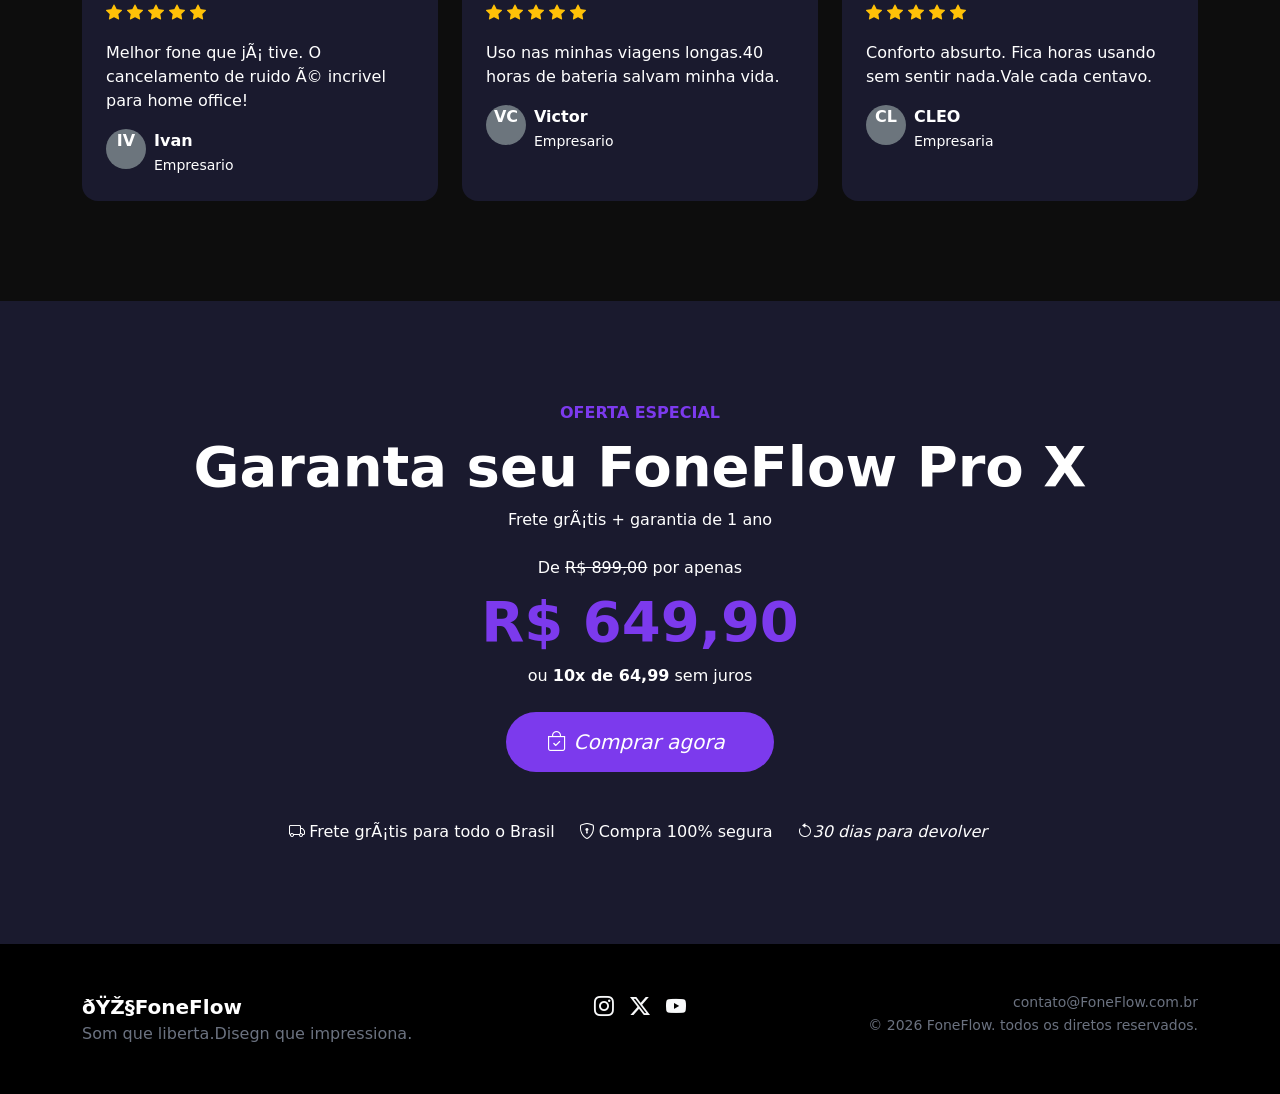
==== commit 19dda07b: "Add files via upload" ====
--- a/index.html
+++ b/index.html
@@ -7,8 +7,7 @@
         <link rel="stylesheet" href="https://cdn.jsdelivr.net/npm/bootstrap-icons@1.13.1/font/bootstrap-icons.min.css">
     </head>
     <body>
-        <header>
-            <nav class="navbar navbar-expand-lg navbar-dark">
+            <nav class="navbar navbar-expand-lg navbar-dark sticky-top">
                 <div class="container">
                     <a href="#"class="navbar-brand fw-bold fs-4">🎧Fone Flow</a>
                     <!--- lista desordenada-->
@@ -33,7 +32,6 @@
                     </div>
                 </div>
                 </nav>
-        </header>
         <section id="hero" class="d-flex alingn-items-center">
             <div class="container">
                 <div class="row alingn-items-center gy-5">
@@ -316,7 +314,7 @@
                         </div>
                     </div>
                     <div class="col-md-4 text-md-end">
-                        <small class="footer-muted">contato@FoneFlow.com.br</small>
+                        <small class="footer-muted d-block">contato@FoneFlow.com.br</small>
                         <small class="footer-muted">&copy; 2026 FoneFlow. todos os diretos reservados.</small>
                     </div>
                 </div>
--- a/style.css
+++ b/style.css
@@ -121,4 +121,9 @@
 }
 .footer-muted {
     color: #6b7280;
+}
+.preco-tag {
+    font-size: 3.5rem;
+    color: var(--cor-primaria);
+    font-weight: 800;
 }
